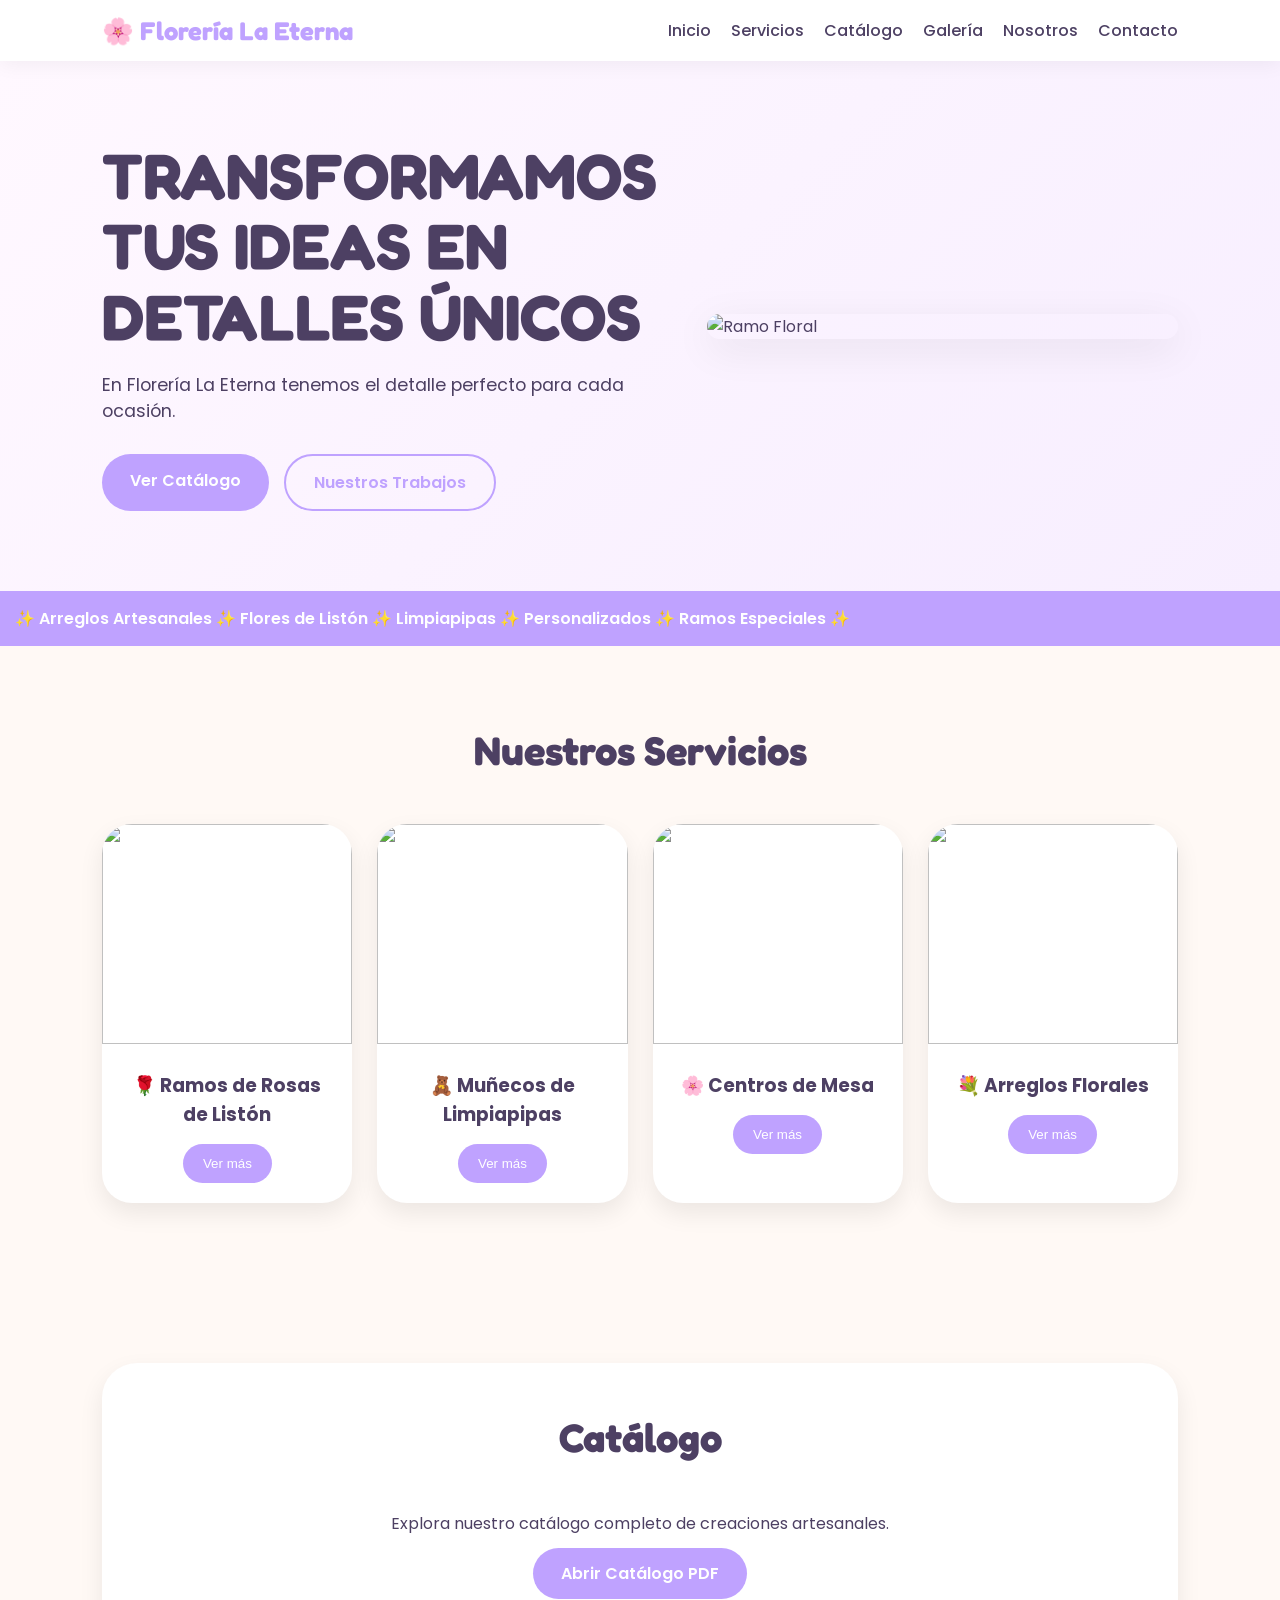
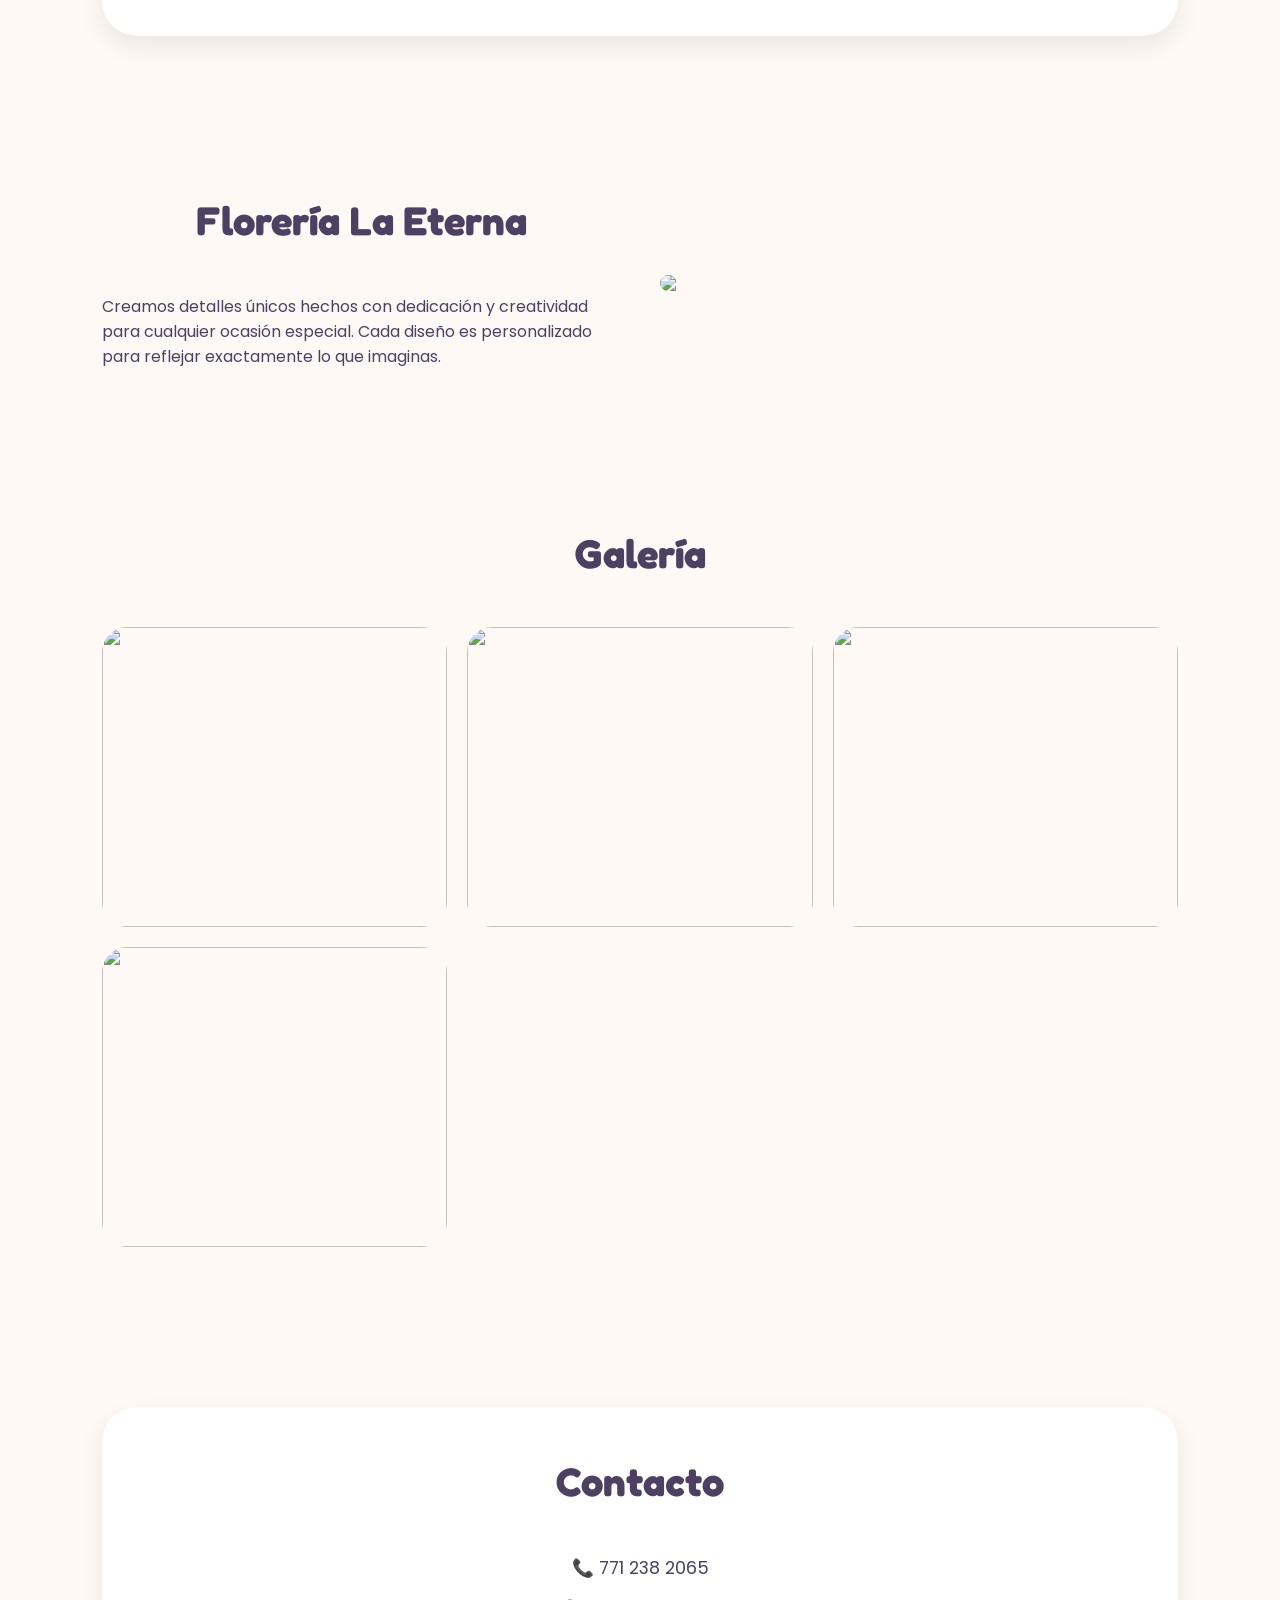
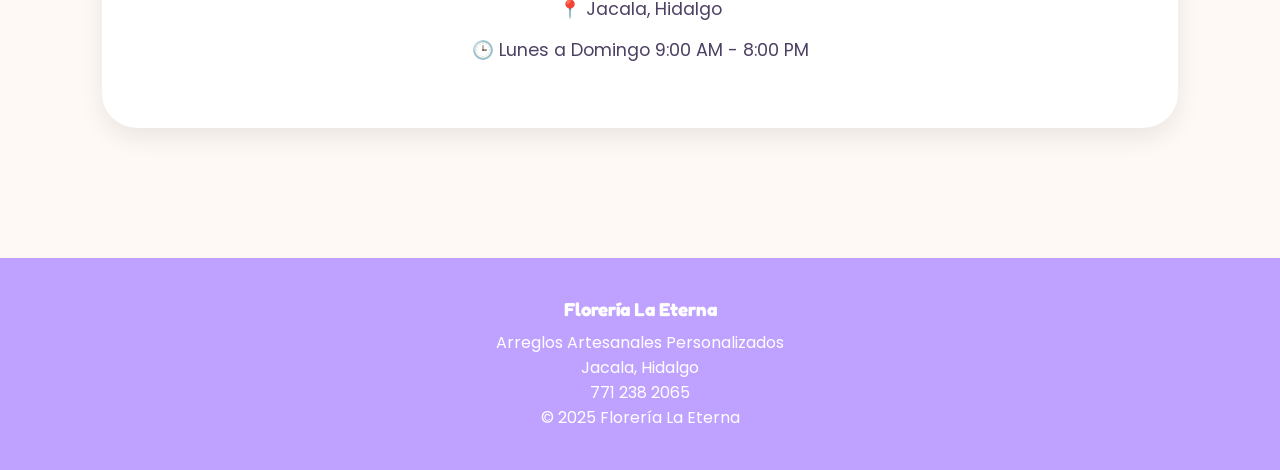
==== index.html @ 4f31cad2 "Rename pagina.html to index.html" ====
<!DOCTYPE html>
<html lang="es">
<head>
<meta charset="UTF-8">
<meta name="viewport" content="width=device-width, initial-scale=1.0">
<title>Florería La Eterna</title>

<link href="https://fonts.googleapis.com/css2?family=Fredoka:wght@400;600;700&family=Poppins:wght@300;400;500;600&display=swap" rel="stylesheet">

<style>

:root{
--lila:#d9c7ff;
--rosa:#ffd6e7;
--lavanda:#bfa2ff;
--crema:#fff9f5;
--texto:#4d4063;
--blanco:#ffffff;
}

*{
margin:0;
padding:0;
box-sizing:border-box;
scroll-behavior:smooth;
}

body{
font-family:'Poppins',sans-serif;
background:var(--crema);
color:var(--texto);
}

header{
position:sticky;
top:0;
z-index:1000;
background:white;
padding:15px 8%;
box-shadow:0 4px 20px rgba(0,0,0,.05);
}

nav{
display:flex;
justify-content:space-between;
align-items:center;
}

.logo{
font-family:'Fredoka',cursive;
font-size:1.6rem;
font-weight:700;
color:var(--lavanda);
}

nav ul{
display:flex;
list-style:none;
gap:20px;
}

nav a{
text-decoration:none;
color:var(--texto);
font-weight:500;
transition:.3s;
}

nav a:hover{
color:var(--lavanda);
}

.hero{
display:grid;
grid-template-columns:1fr 1fr;
align-items:center;
padding:80px 8%;
gap:50px;
background:linear-gradient(135deg,#fff8ff,#f7eeff);
}

.hero h1{
font-family:'Fredoka',cursive;
font-size:4rem;
line-height:1.1;
margin-bottom:20px;
}

.hero p{
font-size:1.1rem;
margin-bottom:30px;
}

.hero-buttons{
display:flex;
gap:15px;
flex-wrap:wrap;
}

.btn{
background:var(--lavanda);
color:white;
padding:14px 28px;
border-radius:50px;
text-decoration:none;
font-weight:600;
transition:.3s;
}

.btn:hover{
transform:translateY(-3px);
}

.btn-outline{
border:2px solid var(--lavanda);
color:var(--lavanda);
padding:14px 28px;
border-radius:50px;
text-decoration:none;
font-weight:600;
}

.hero img{
width:100%;
border-radius:35px;
box-shadow:0 10px 40px rgba(0,0,0,.08);
}

.marquee{
background:var(--lavanda);
color:white;
padding:15px;
overflow:hidden;
white-space:nowrap;
font-weight:600;
}

section{
padding:80px 8%;
}

.section-title{
text-align:center;
font-family:'Fredoka',cursive;
font-size:2.5rem;
margin-bottom:50px;
}

.cards{
display:grid;
grid-template-columns:repeat(auto-fit,minmax(250px,1fr));
gap:25px;
}

.card{
background:white;
border-radius:30px;
overflow:hidden;
box-shadow:0 10px 25px rgba(0,0,0,.08);
transition:.3s;
}

.card:hover{
transform:translateY(-8px);
}

.card img{
width:100%;
height:220px;
object-fit:cover;
}

.card-content{
padding:20px;
text-align:center;
}

.card h3{
margin-bottom:15px;
}

.card button{
background:var(--lavanda);
border:none;
padding:12px 20px;
color:white;
border-radius:30px;
cursor:pointer;
}

.catalogo{
background:white;
border-radius:35px;
padding:50px;
text-align:center;
box-shadow:0 10px 25px rgba(0,0,0,.08);
}

.galeria{
display:grid;
grid-template-columns:repeat(auto-fit,minmax(280px,1fr));
gap:20px;
}

.galeria img{
width:100%;
height:300px;
object-fit:cover;
border-radius:25px;
}

.about{
display:grid;
grid-template-columns:1fr 1fr;
gap:40px;
align-items:center;
}

.about img{
width:100%;
border-radius:30px;
}

.contacto{
background:white;
border-radius:35px;
padding:50px;
text-align:center;
box-shadow:0 10px 25px rgba(0,0,0,.08);
}

.contacto p{
margin:15px 0;
font-size:1.1rem;
}

footer{
background:var(--lavanda);
color:white;
padding:40px;
text-align:center;
margin-top:50px;
}

footer h3{
margin-bottom:10px;
font-family:'Fredoka',cursive;
}

@media(max-width:768px){

.hero,
.about{
grid-template-columns:1fr;
}

.hero h1{
font-size:2.5rem;
}

nav{
flex-direction:column;
gap:15px;
}

nav ul{
flex-wrap:wrap;
justify-content:center;
}

}

</style>
</head>

<body>

<header>
<nav>
<div class="logo">🌸 Florería La Eterna</div>

<ul>
<li><a href="#inicio">Inicio</a></li>
<li><a href="#servicios">Servicios</a></li>
<li><a href="#catalogo">Catálogo</a></li>
<li><a href="#galeria">Galería</a></li>
<li><a href="#nosotros">Nosotros</a></li>
<li><a href="#contacto">Contacto</a></li>
</ul>
</nav>
</header>

<section class="hero" id="inicio">

<div>
<h1>TRANSFORMAMOS TUS IDEAS EN DETALLES ÚNICOS</h1>

<p>
En Florería La Eterna tenemos el detalle perfecto para cada ocasión.
</p>

<div class="hero-buttons">
<a href="#catalogo" class="btn">Ver Catálogo</a>
<a href="#galeria" class="btn-outline">Nuestros Trabajos</a>
</div>
</div>

<img src="https://images.unsplash.com/photo-1561181286-d3fee7d55364?q=80&w=1200" alt="Ramo Floral">

</section>

<div class="marquee">
✨ Arreglos Artesanales ✨ Flores de Listón ✨ Limpiapipas ✨ Personalizados ✨ Ramos Especiales ✨
</div>

<section id="servicios">

<h2 class="section-title">Nuestros Servicios</h2>

<div class="cards">

<div class="card">
<img src="https://images.unsplash.com/photo-1563241527-3004b7be0ffd?q=80&w=1200">
<div class="card-content">
<h3>🌹 Ramos de Rosas de Listón</h3>
<button>Ver más</button>
</div>
</div>

<div class="card">
<img src="https://images.unsplash.com/photo-1518895949257-7621c3c786d7?q=80&w=1200">
<div class="card-content">
<h3>🧸 Muñecos de Limpiapipas</h3>
<button>Ver más</button>
</div>
</div>

<div class="card">
<img src="https://images.unsplash.com/photo-1526045478516-99145907023c?q=80&w=1200">
<div class="card-content">
<h3>🌸 Centros de Mesa</h3>
<button>Ver más</button>
</div>
</div>

<div class="card">
<img src="https://images.unsplash.com/photo-1468327768560-75b778cbb551?q=80&w=1200">
<div class="card-content">
<h3>💐 Arreglos Florales</h3>
<button>Ver más</button>
</div>
</div>

</div>

</section>

<section id="catalogo">

<div class="catalogo">

<h2 class="section-title">Catálogo</h2>

<p>
Explora nuestro catálogo completo de creaciones artesanales.
</p>

<br>

<a href="catalogo.pdf" class="btn">
Abrir Catálogo PDF
</a>

</div>

</section>

<section id="nosotros">

<div class="about">

<div>
<h2 class="section-title">Florería La Eterna</h2>

<p>
Creamos detalles únicos hechos con dedicación y creatividad para cualquier ocasión especial. Cada diseño es personalizado para reflejar exactamente lo que imaginas.
</p>
</div>

<img src="https://images.unsplash.com/photo-1455656678494-4d1b5f3e7ad1?q=80&w=1200">

</div>

</section>

<section id="galeria">

<h2 class="section-title">Galería</h2>

<div class="galeria">

<img src="https://images.unsplash.com/photo-1520763185298-1b434c919102?q=80&w=1200">
<img src="https://images.unsplash.com/photo-1464207687429-7505649dae38?q=80&w=1200">
<img src="https://images.unsplash.com/photo-1455656678494-4d1b5f3e7ad1?q=80&w=1200">
<img src="https://images.unsplash.com/photo-1468327768560-75b778cbb551?q=80&w=1200">

</div>

</section>

<section id="contacto">

<div class="contacto">

<h2 class="section-title">Contacto</h2>

<p>📞 771 238 2065</p>
<p>📍 Jacala, Hidalgo</p>
<p>🕒 Lunes a Domingo 9:00 AM - 8:00 PM</p>

</div>

</section>

<footer>

<h3>Florería La Eterna</h3>

<p>Arreglos Artesanales Personalizados</p>

<p>Jacala, Hidalgo</p>

<p>771 238 2065</p>

<p>© 2025 Florería La Eterna</p>

</footer>

</body>
</html>
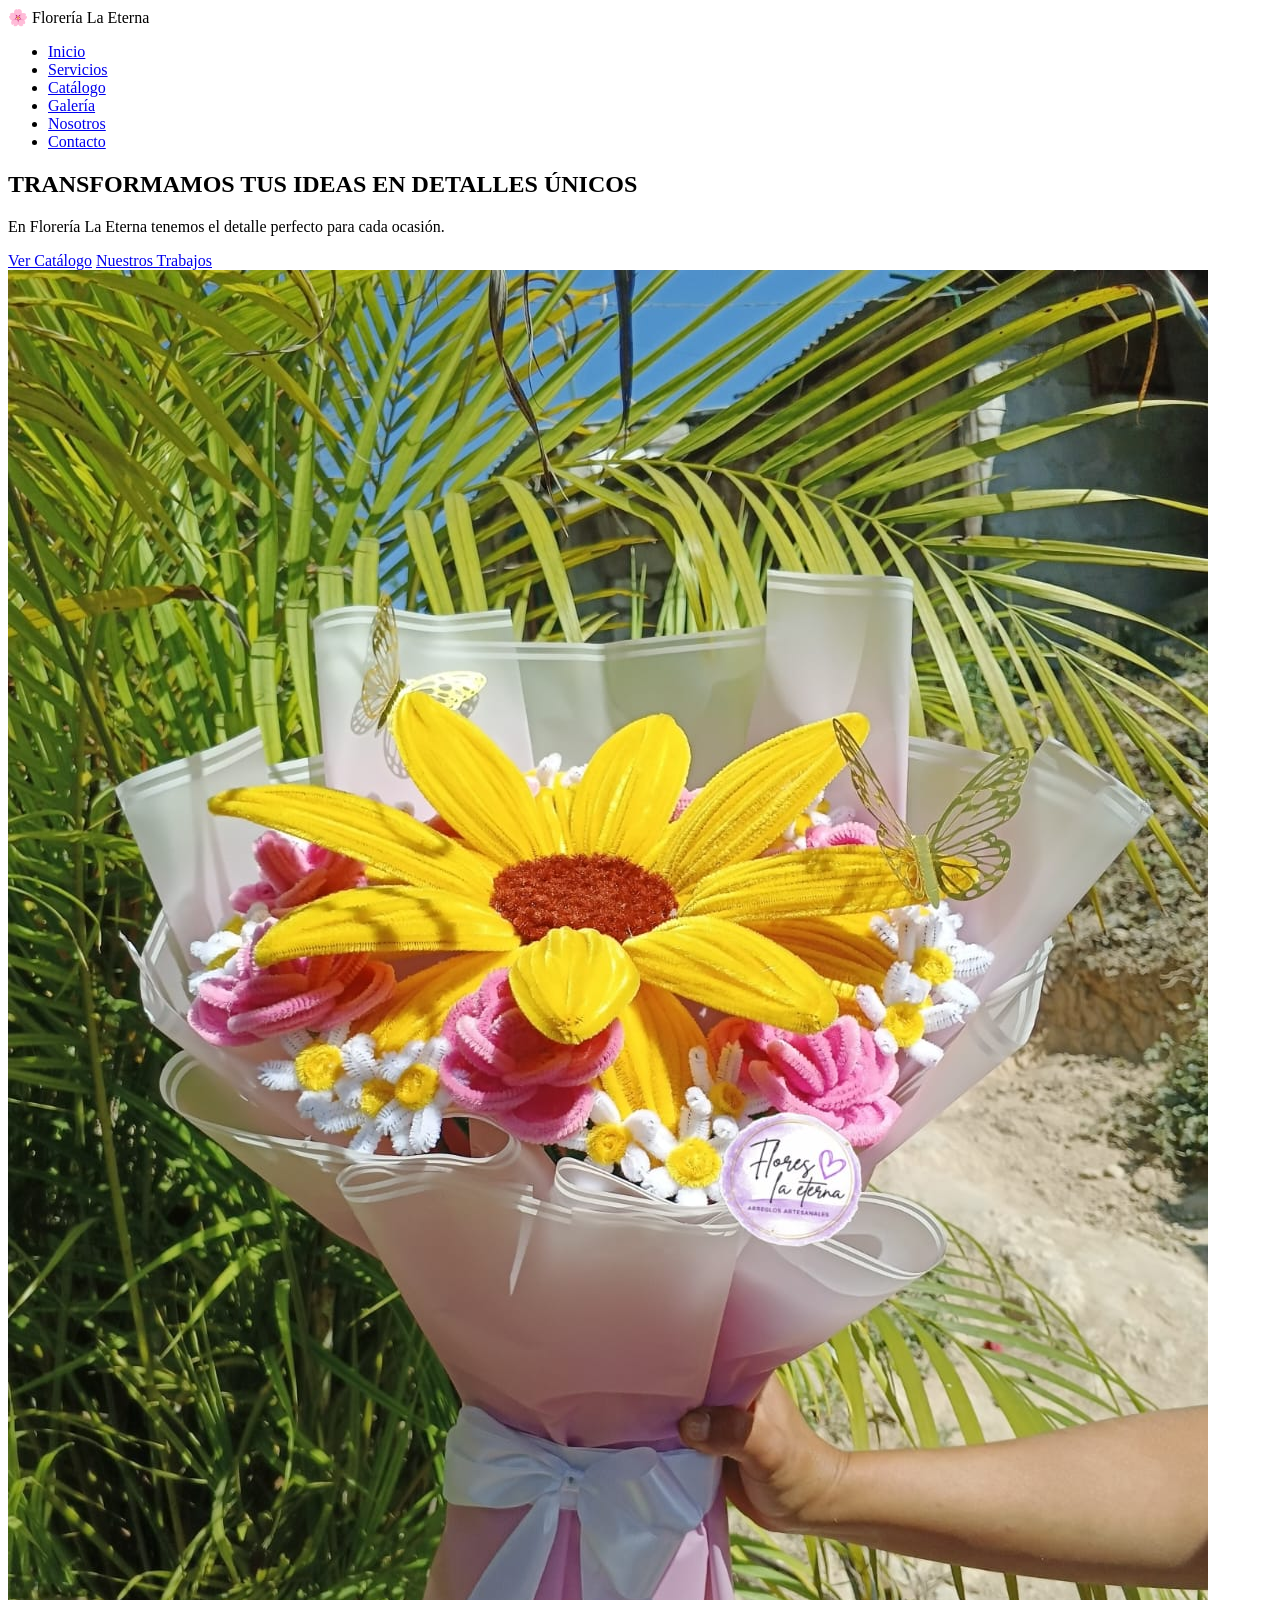
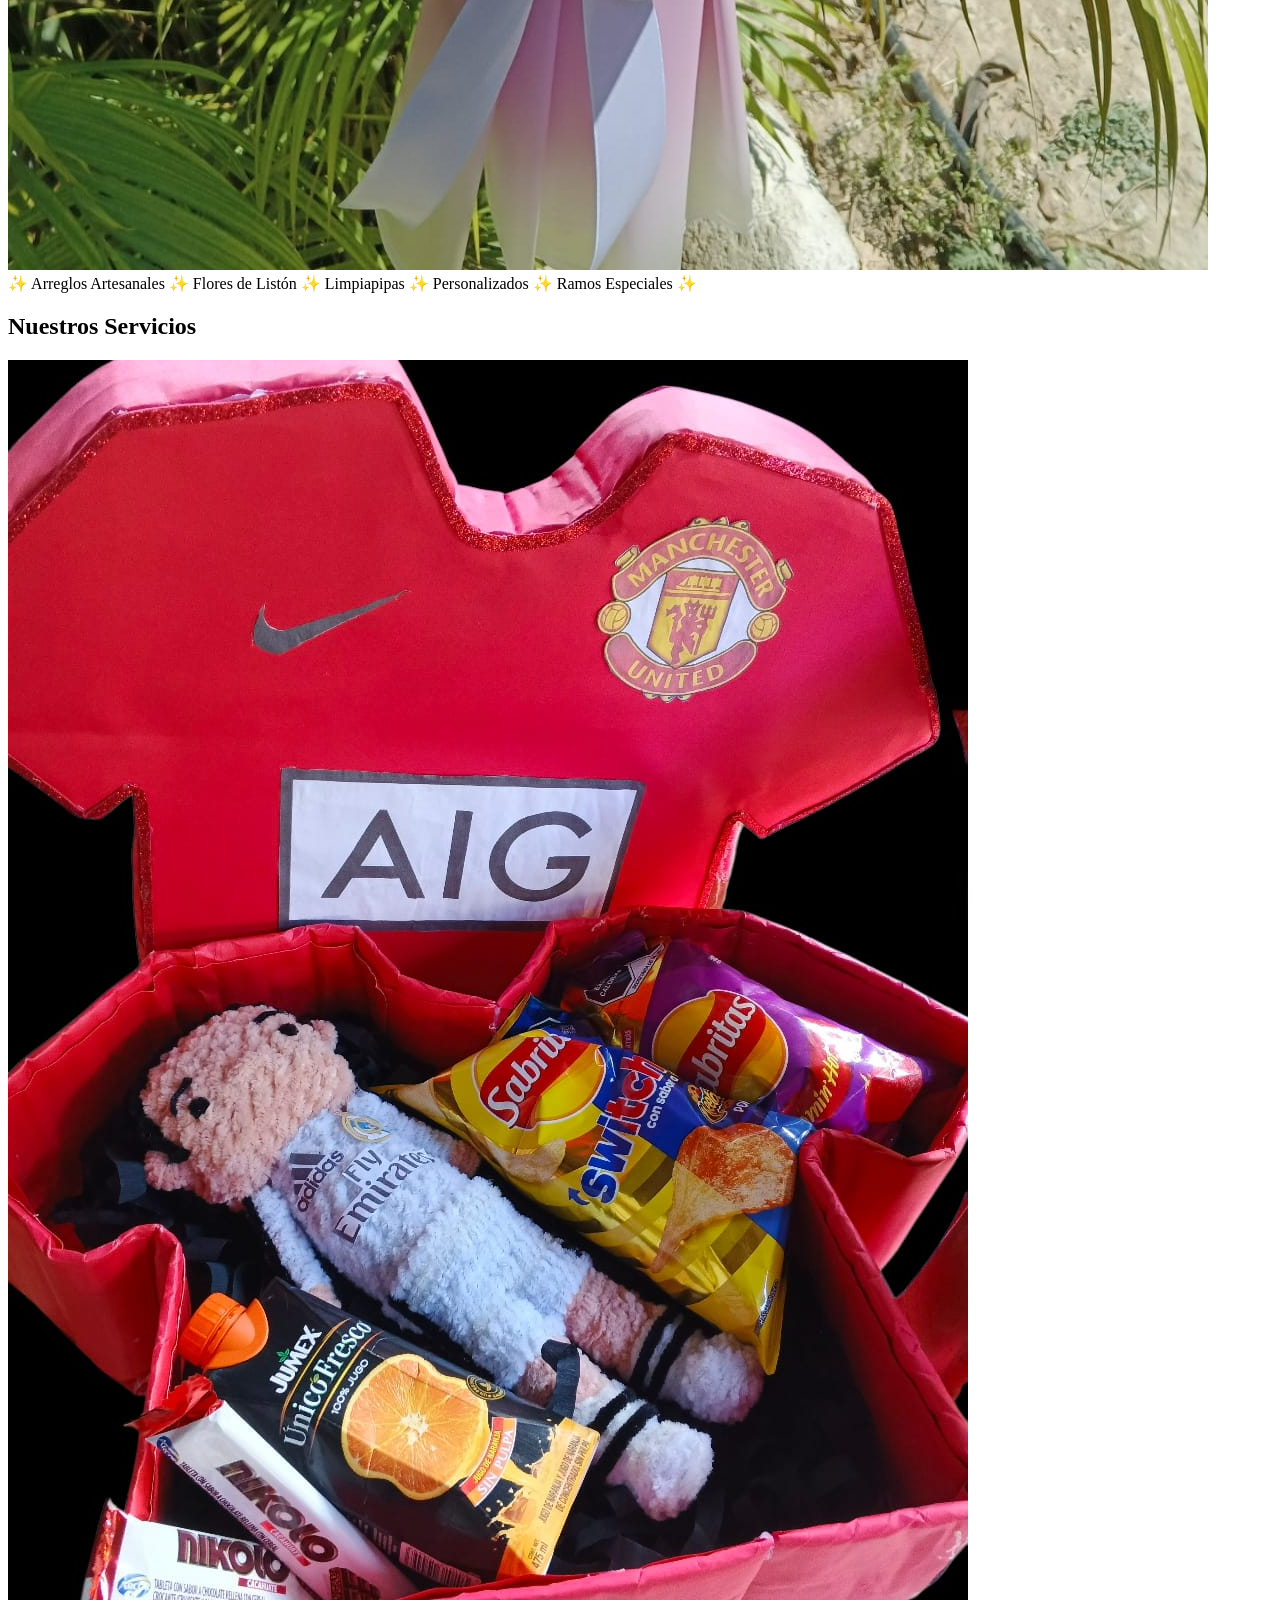
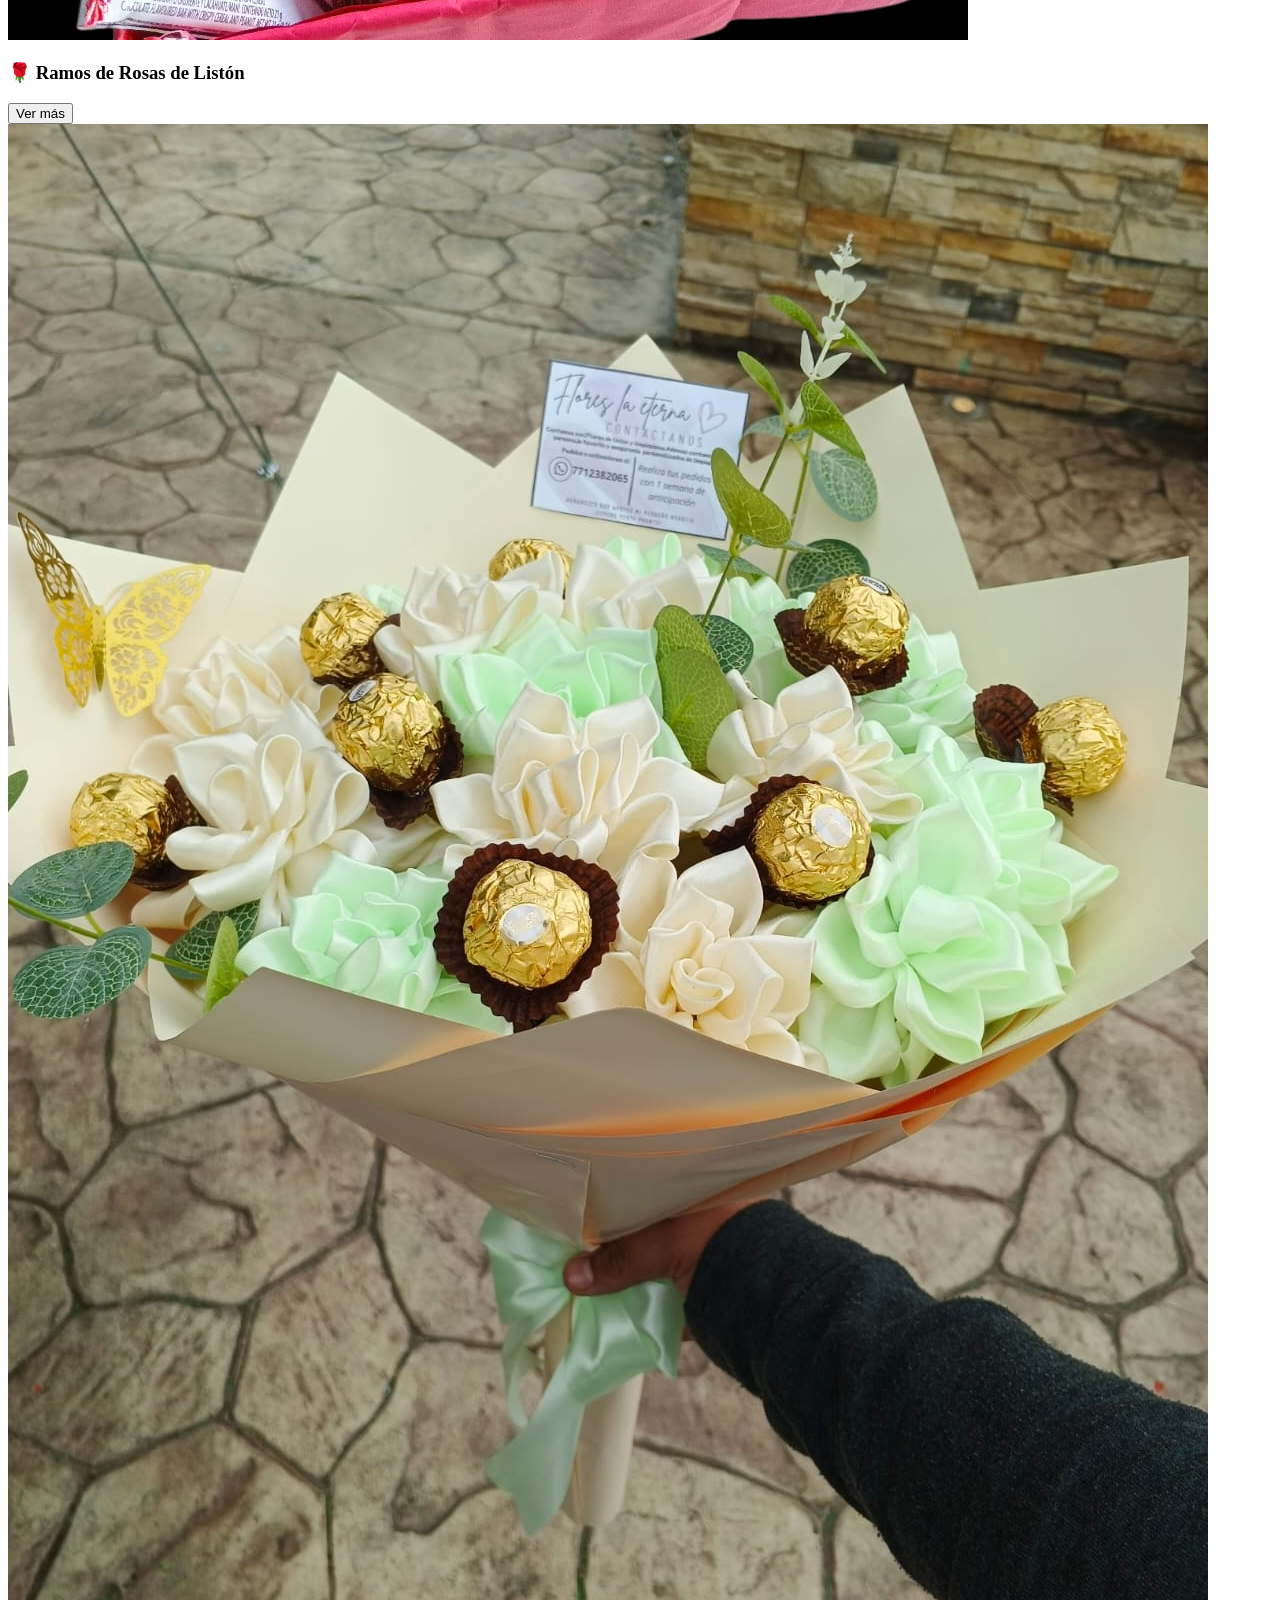
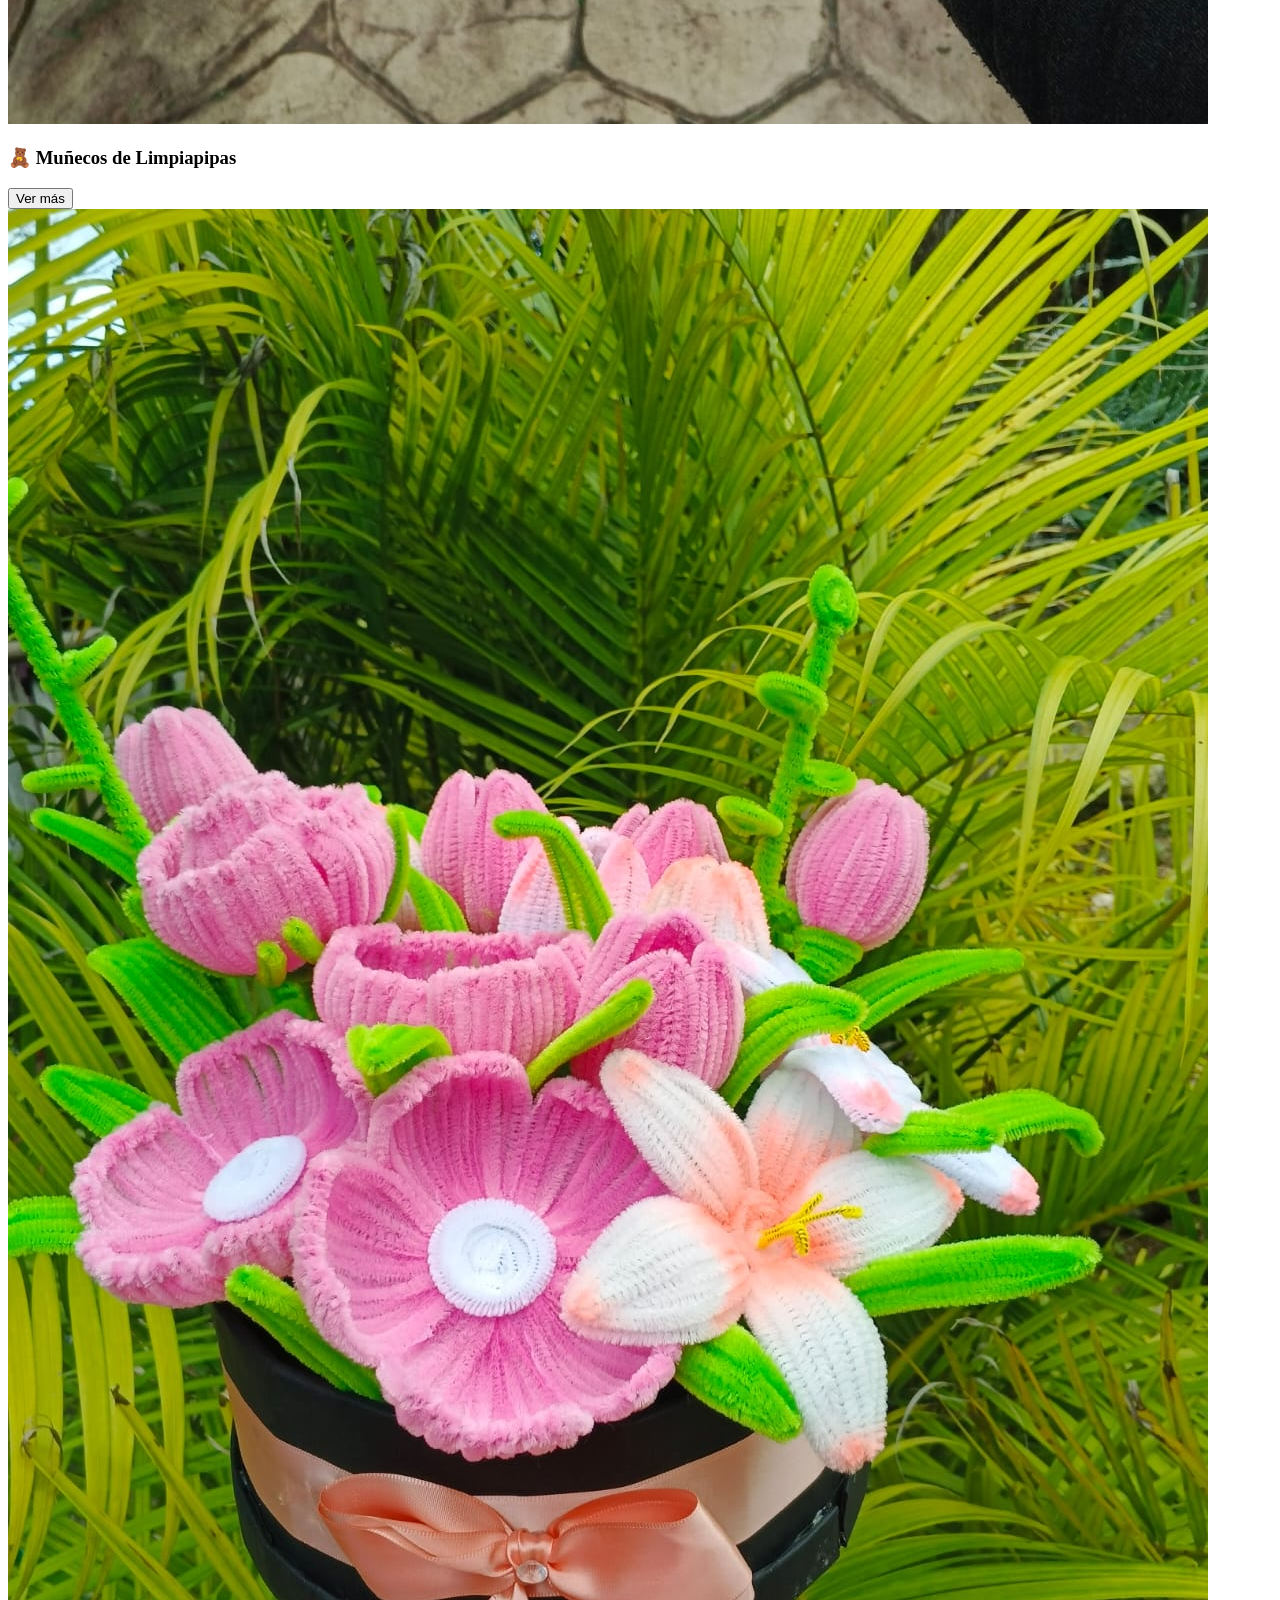
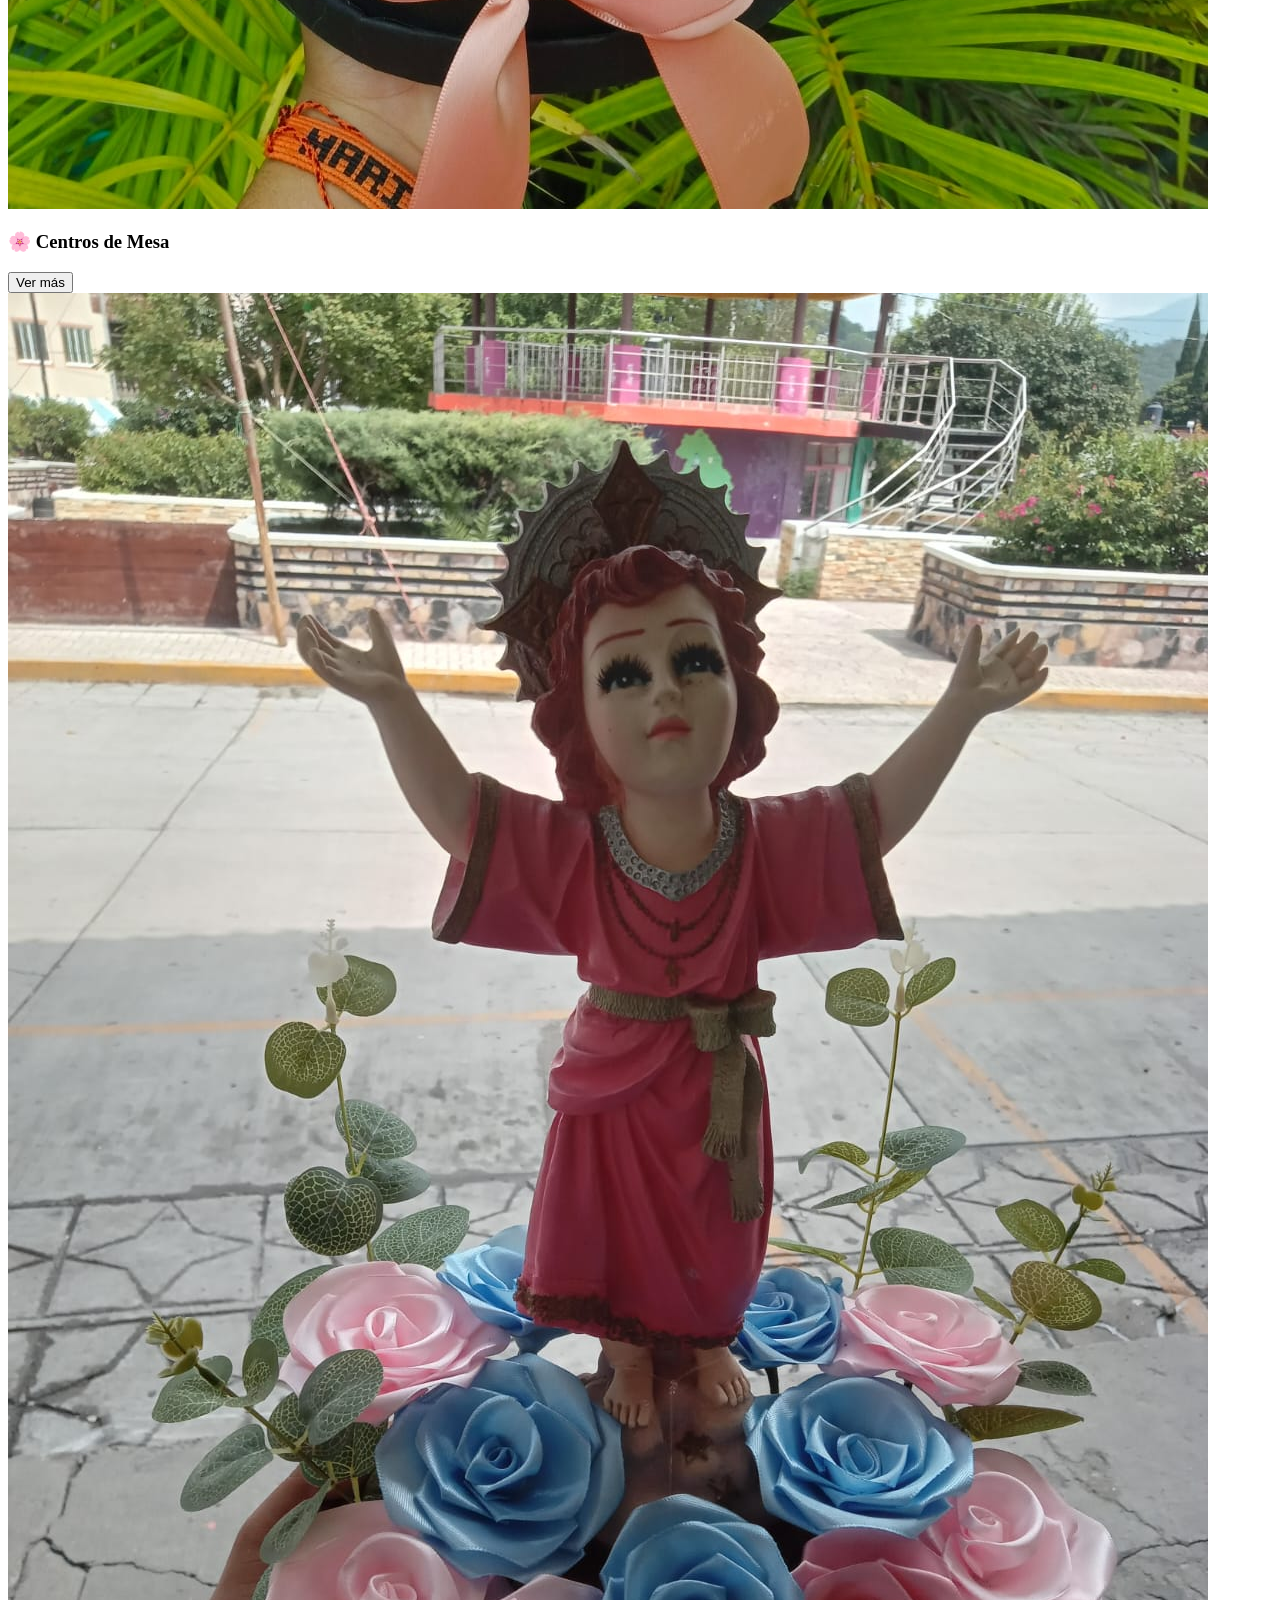
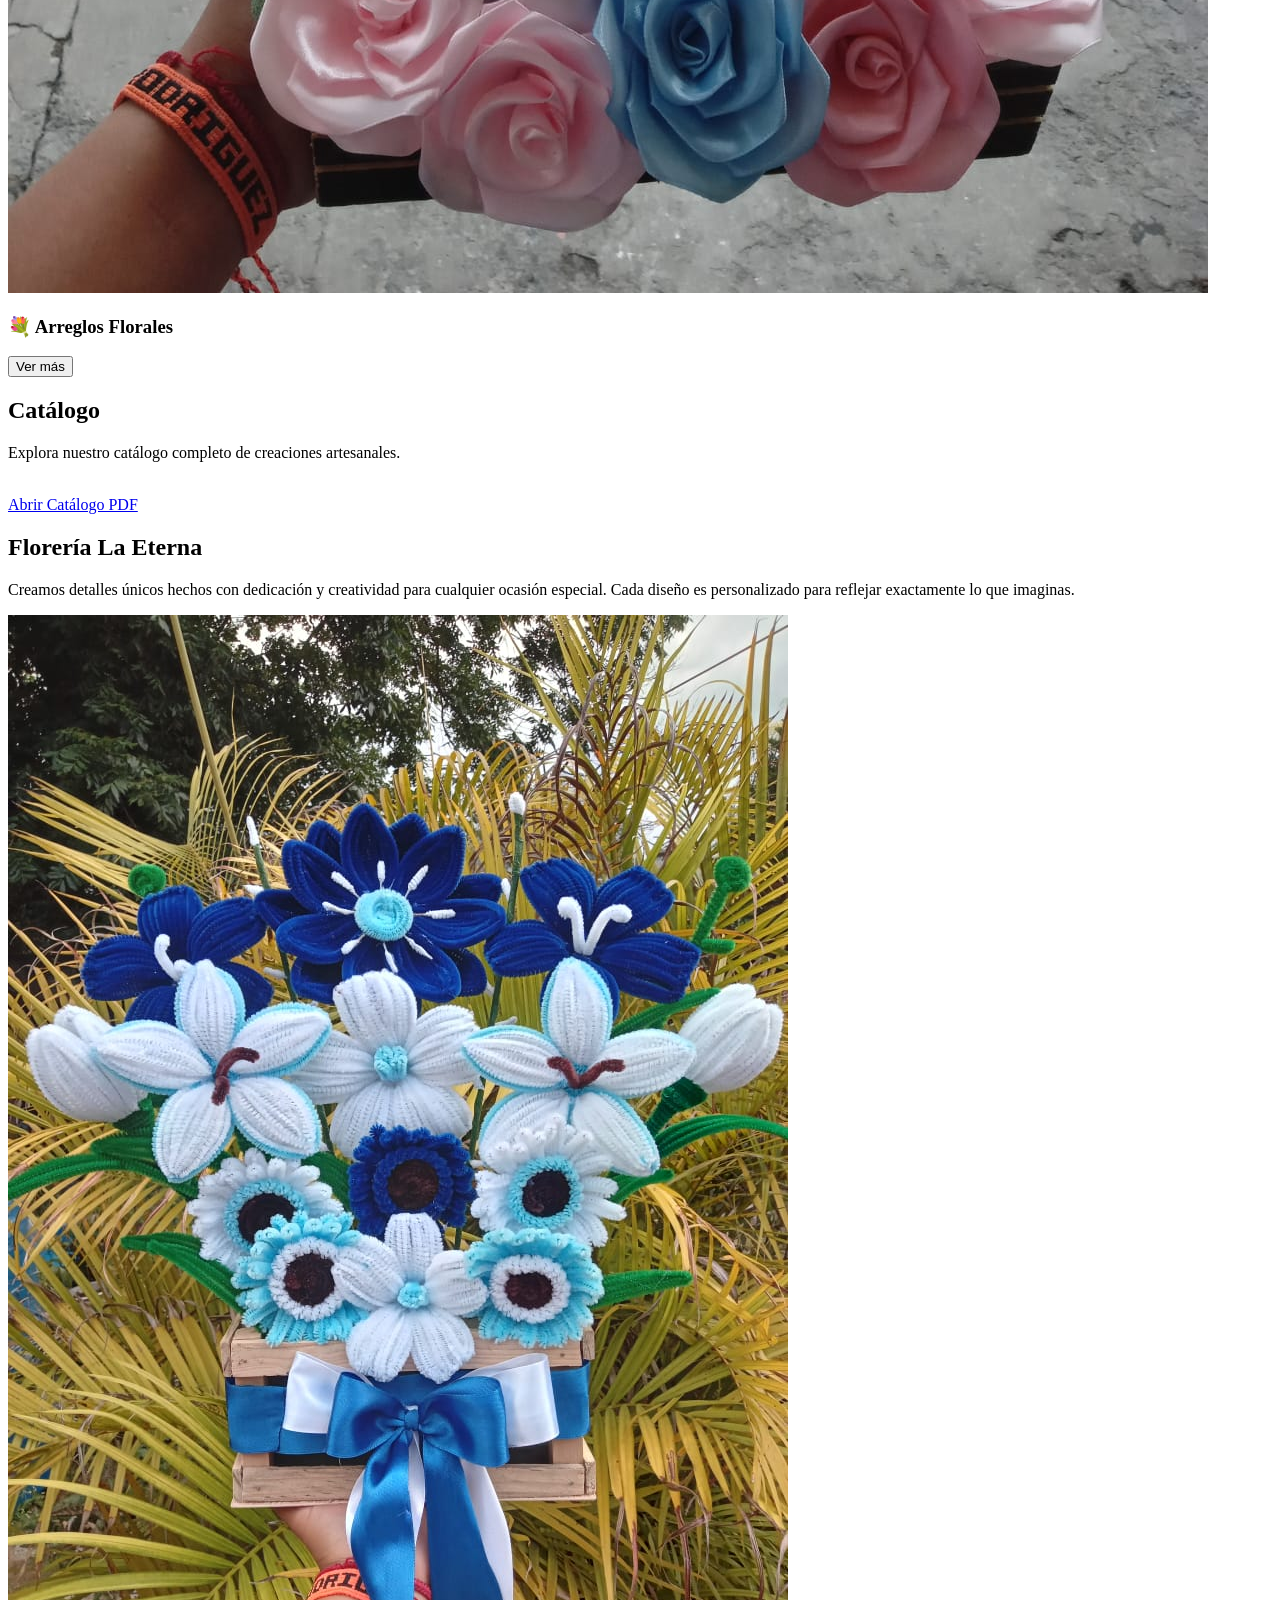
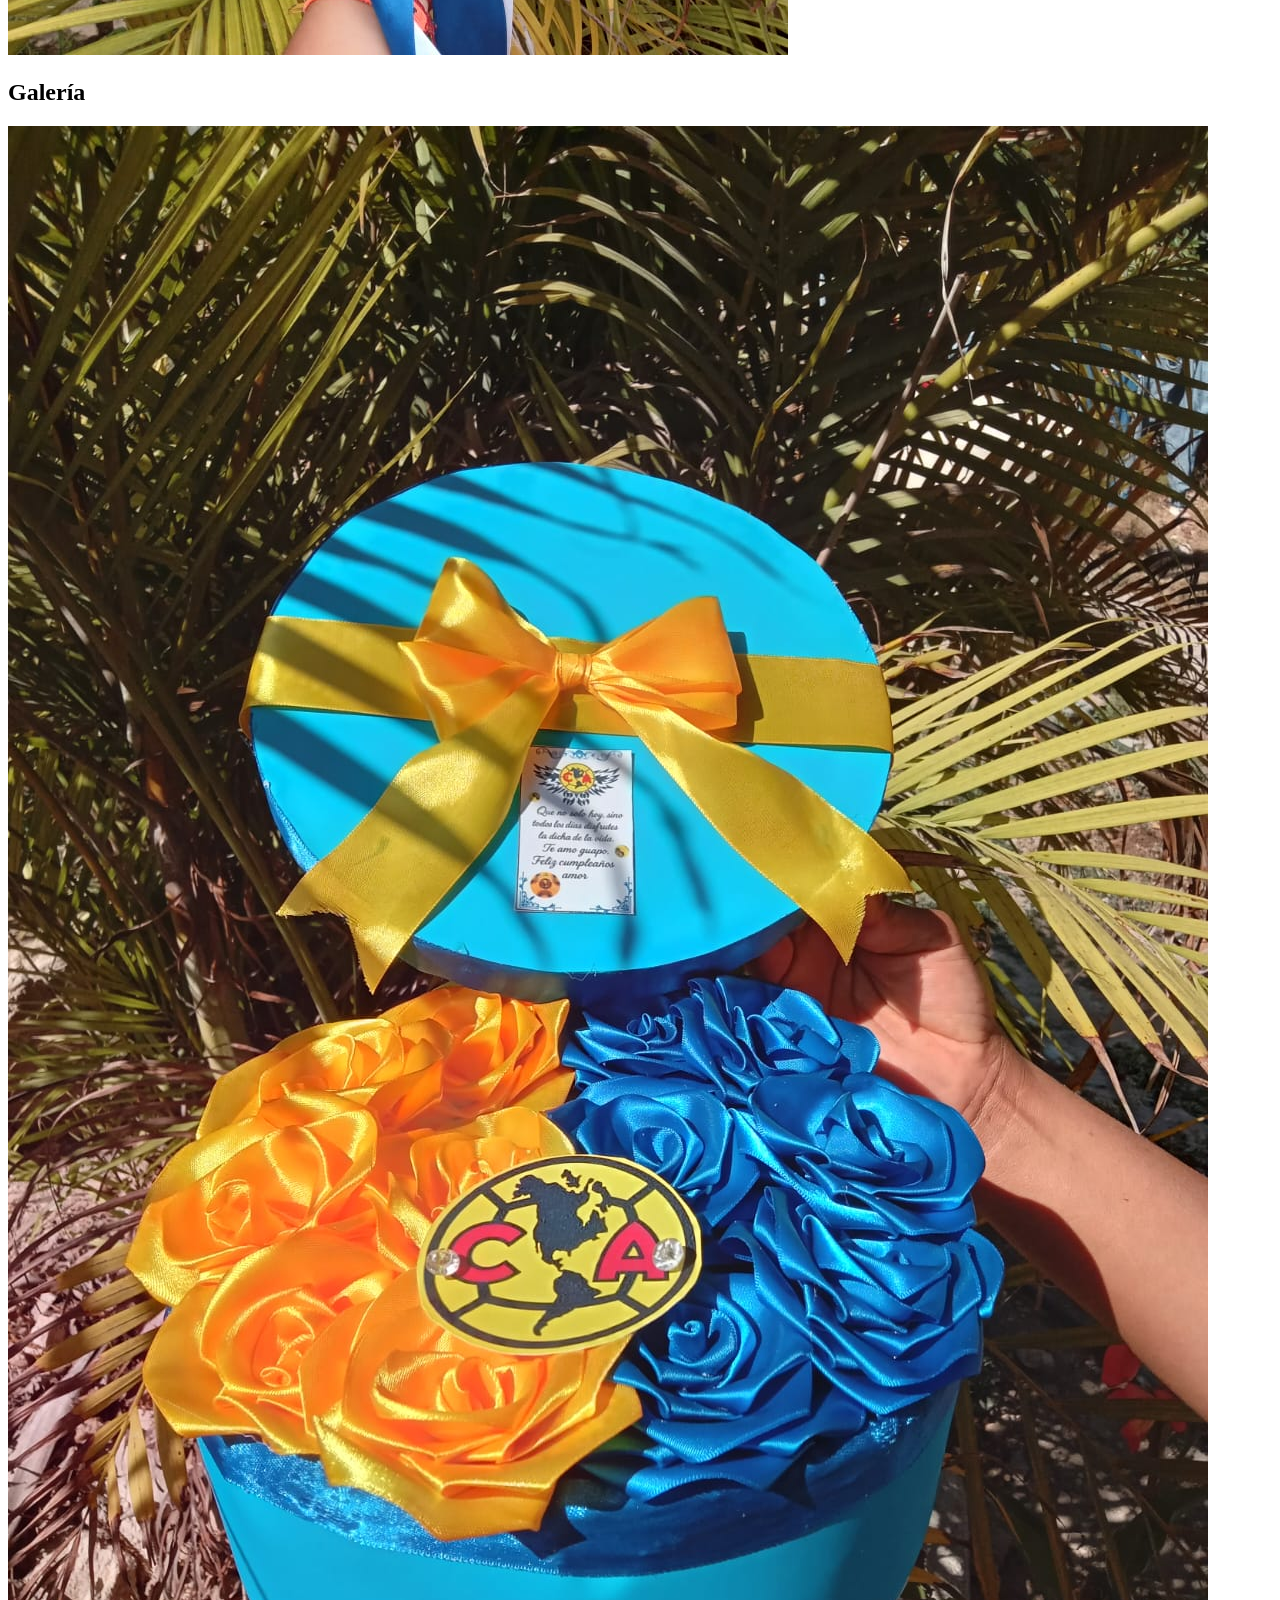
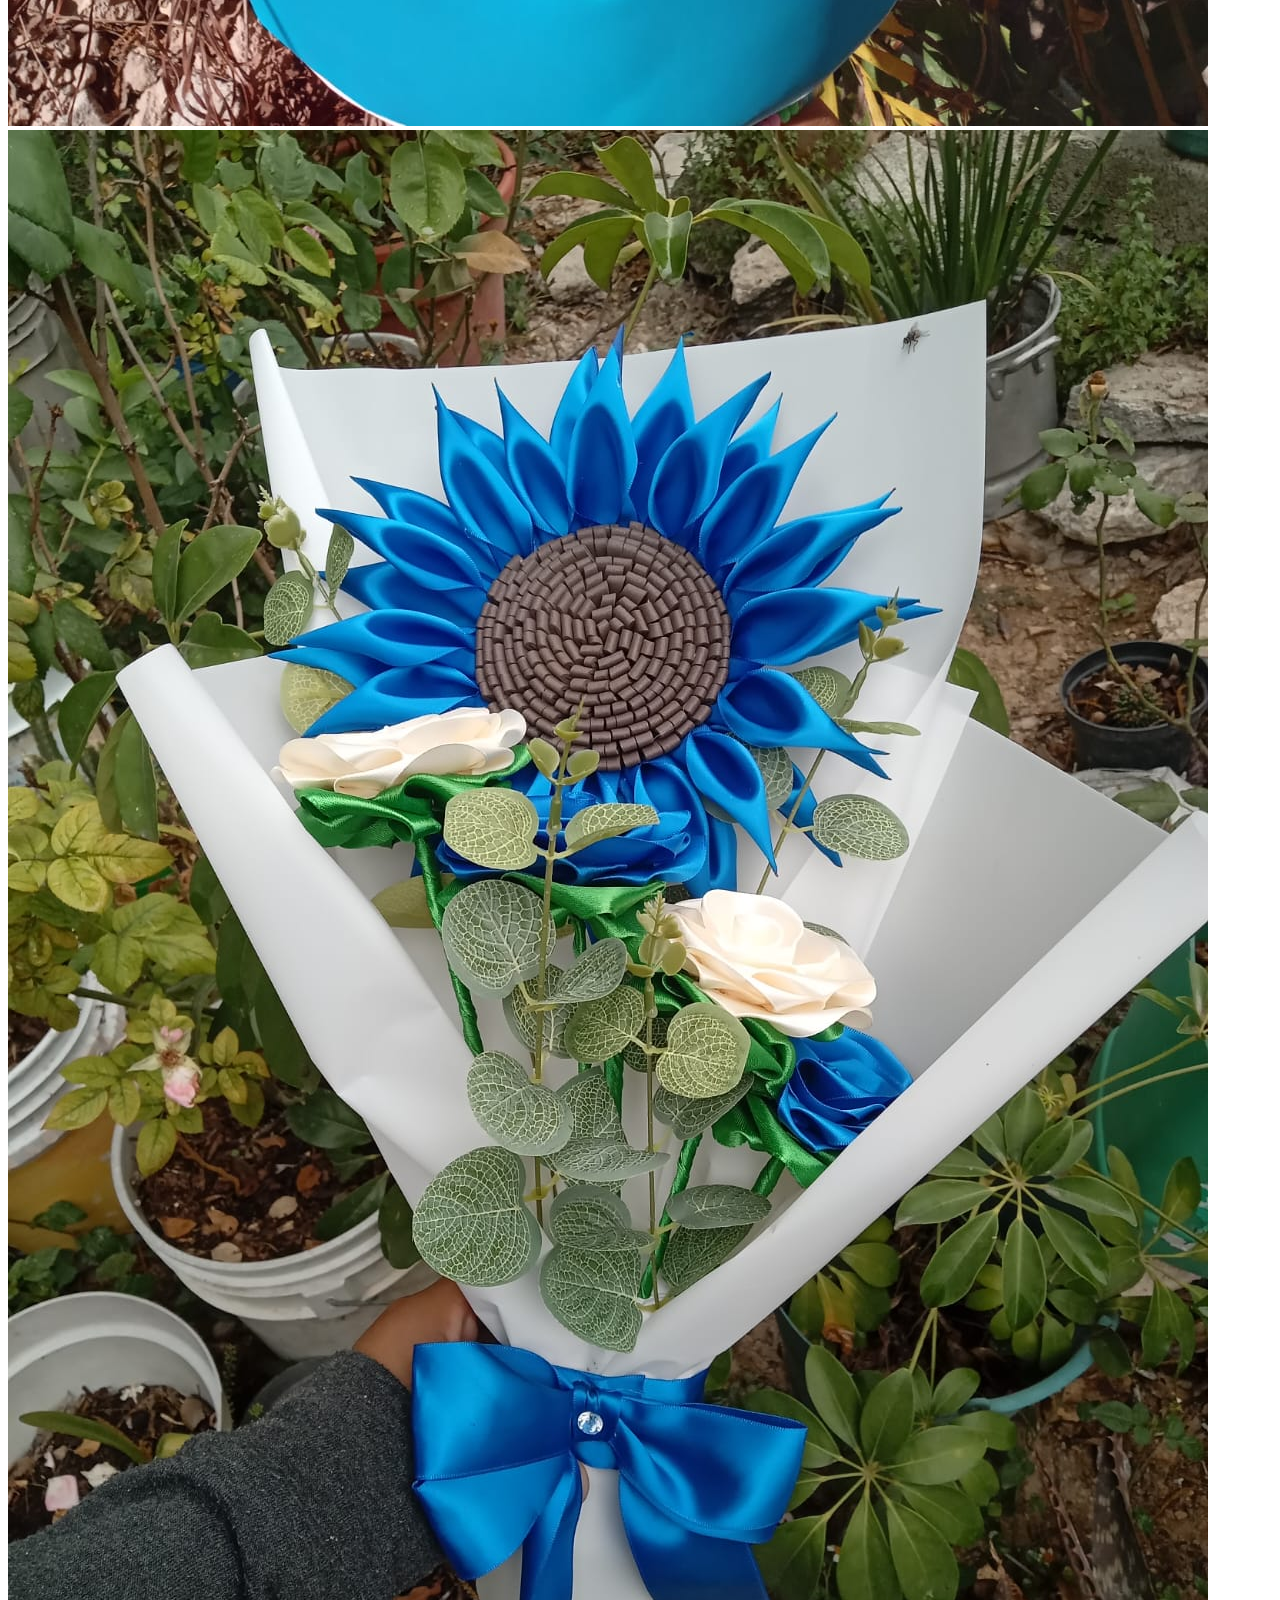
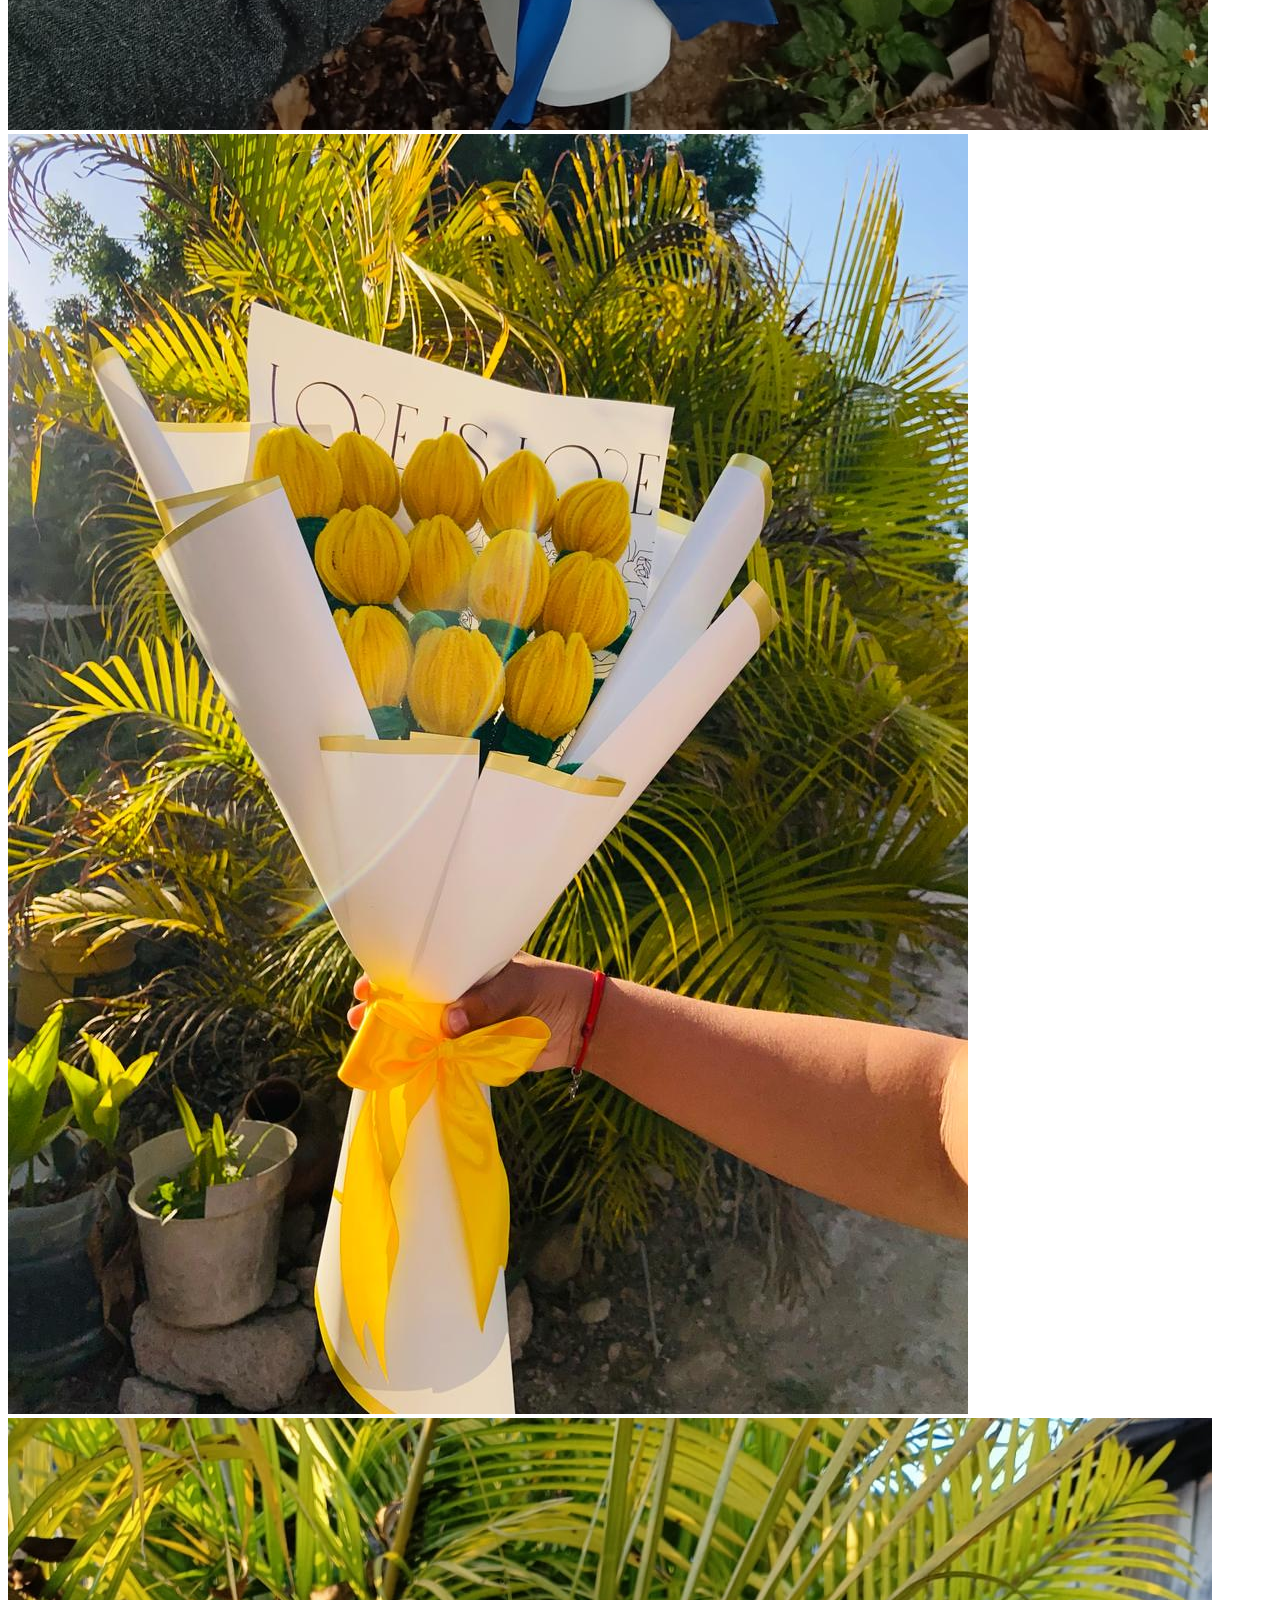
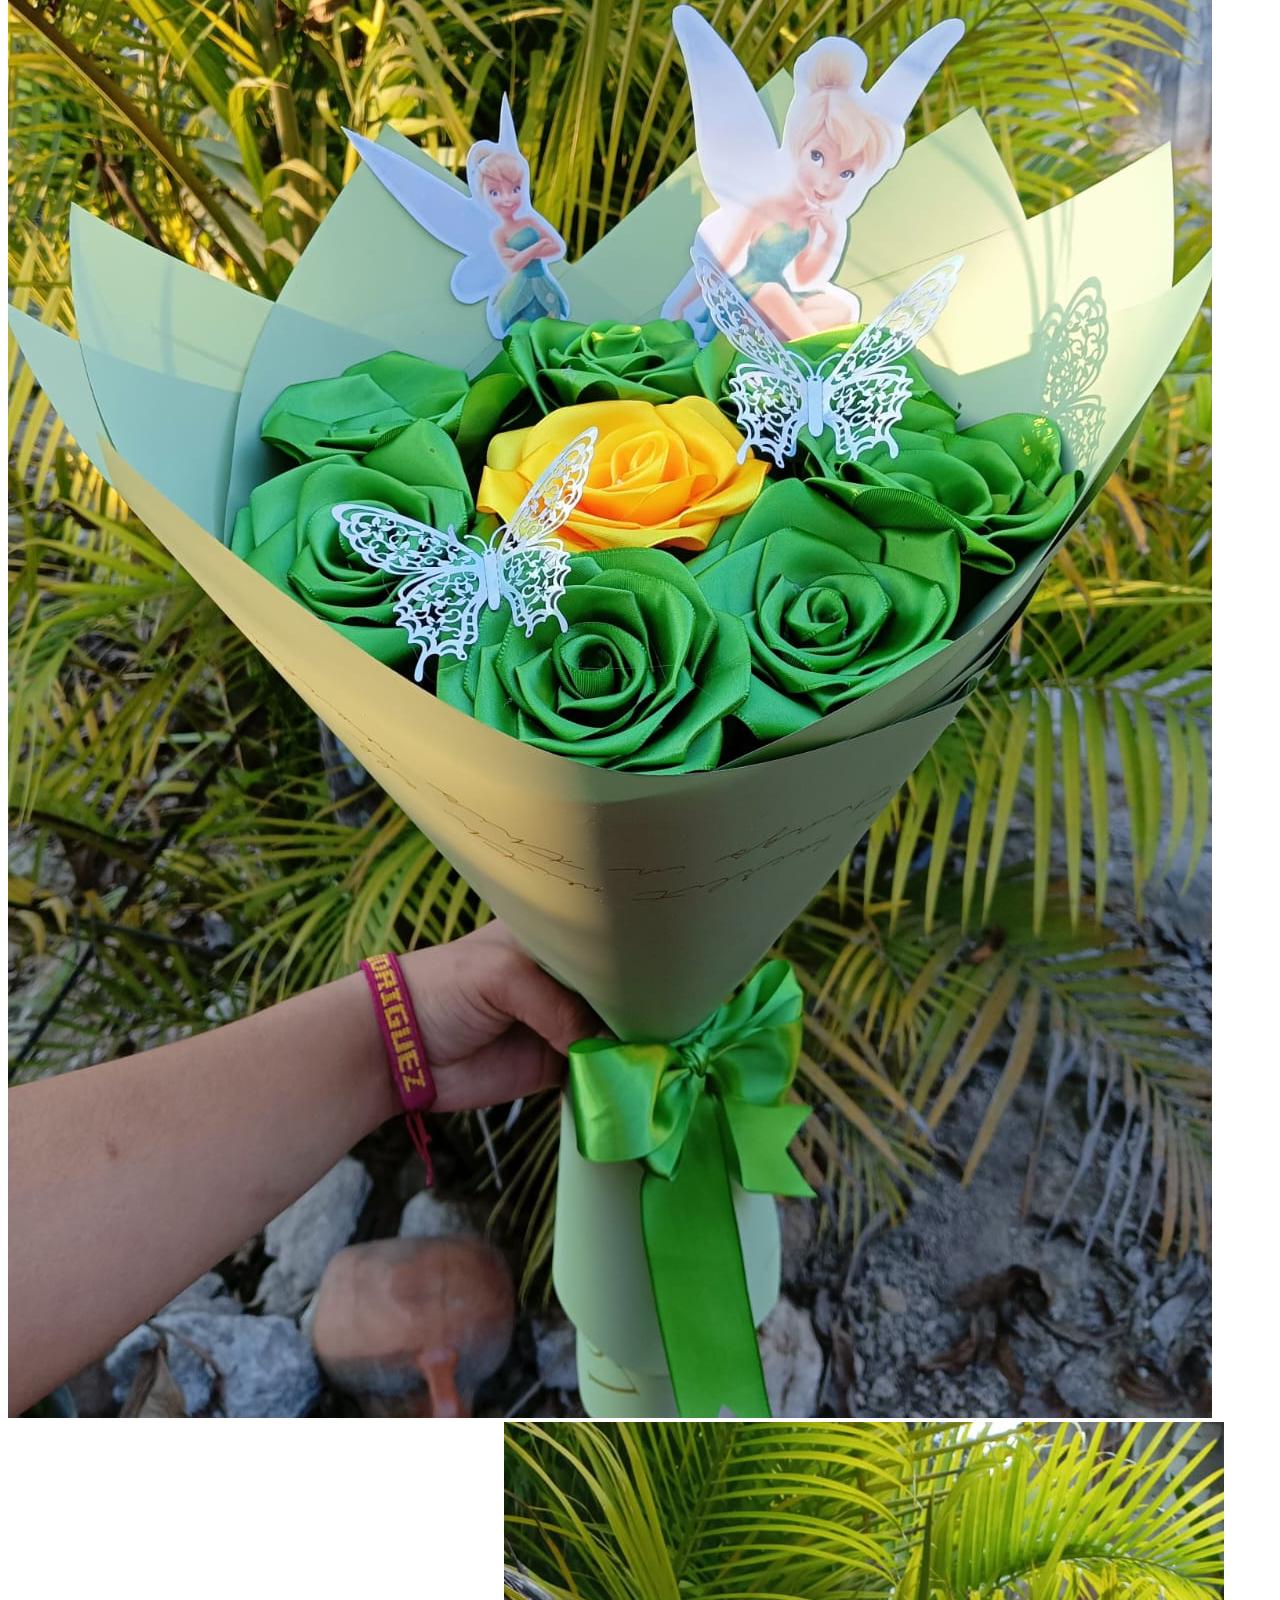
==== commit e63a873f: "index.html" ====
--- a/index.html
+++ b/index.html
@@ -1,440 +1,138 @@
 <!DOCTYPE html>
 <html lang="es">
 <head>
-<meta charset="UTF-8">
-<meta name="viewport" content="width=device-width, initial-scale=1.0">
-<title>Florería La Eterna</title>
-
-<link href="https://fonts.googleapis.com/css2?family=Fredoka:wght@400;600;700&family=Poppins:wght@300;400;500;600&display=swap" rel="stylesheet">
-
-<style>
-
-:root{
---lila:#d9c7ff;
---rosa:#ffd6e7;
---lavanda:#bfa2ff;
---crema:#fff9f5;
---texto:#4d4063;
---blanco:#ffffff;
-}
-
-*{
-margin:0;
-padding:0;
-box-sizing:border-box;
-scroll-behavior:smooth;
-}
-
-body{
-font-family:'Poppins',sans-serif;
-background:var(--crema);
-color:var(--texto);
-}
-
-header{
-position:sticky;
-top:0;
-z-index:1000;
-background:white;
-padding:15px 8%;
-box-shadow:0 4px 20px rgba(0,0,0,.05);
-}
-
-nav{
-display:flex;
-justify-content:space-between;
-align-items:center;
-}
-
-.logo{
-font-family:'Fredoka',cursive;
-font-size:1.6rem;
-font-weight:700;
-color:var(--lavanda);
-}
-
-nav ul{
-display:flex;
-list-style:none;
-gap:20px;
-}
-
-nav a{
-text-decoration:none;
-color:var(--texto);
-font-weight:500;
-transition:.3s;
-}
-
-nav a:hover{
-color:var(--lavanda);
-}
-
-.hero{
-display:grid;
-grid-template-columns:1fr 1fr;
-align-items:center;
-padding:80px 8%;
-gap:50px;
-background:linear-gradient(135deg,#fff8ff,#f7eeff);
-}
-
-.hero h1{
-font-family:'Fredoka',cursive;
-font-size:4rem;
-line-height:1.1;
-margin-bottom:20px;
-}
-
-.hero p{
-font-size:1.1rem;
-margin-bottom:30px;
-}
-
-.hero-buttons{
-display:flex;
-gap:15px;
-flex-wrap:wrap;
-}
-
-.btn{
-background:var(--lavanda);
-color:white;
-padding:14px 28px;
-border-radius:50px;
-text-decoration:none;
-font-weight:600;
-transition:.3s;
-}
-
-.btn:hover{
-transform:translateY(-3px);
-}
-
-.btn-outline{
-border:2px solid var(--lavanda);
-color:var(--lavanda);
-padding:14px 28px;
-border-radius:50px;
-text-decoration:none;
-font-weight:600;
-}
-
-.hero img{
-width:100%;
-border-radius:35px;
-box-shadow:0 10px 40px rgba(0,0,0,.08);
-}
-
-.marquee{
-background:var(--lavanda);
-color:white;
-padding:15px;
-overflow:hidden;
-white-space:nowrap;
-font-weight:600;
-}
-
-section{
-padding:80px 8%;
-}
-
-.section-title{
-text-align:center;
-font-family:'Fredoka',cursive;
-font-size:2.5rem;
-margin-bottom:50px;
-}
-
-.cards{
-display:grid;
-grid-template-columns:repeat(auto-fit,minmax(250px,1fr));
-gap:25px;
-}
-
-.card{
-background:white;
-border-radius:30px;
-overflow:hidden;
-box-shadow:0 10px 25px rgba(0,0,0,.08);
-transition:.3s;
-}
-
-.card:hover{
-transform:translateY(-8px);
-}
-
-.card img{
-width:100%;
-height:220px;
-object-fit:cover;
-}
-
-.card-content{
-padding:20px;
-text-align:center;
-}
-
-.card h3{
-margin-bottom:15px;
-}
-
-.card button{
-background:var(--lavanda);
-border:none;
-padding:12px 20px;
-color:white;
-border-radius:30px;
-cursor:pointer;
-}
-
-.catalogo{
-background:white;
-border-radius:35px;
-padding:50px;
-text-align:center;
-box-shadow:0 10px 25px rgba(0,0,0,.08);
-}
-
-.galeria{
-display:grid;
-grid-template-columns:repeat(auto-fit,minmax(280px,1fr));
-gap:20px;
-}
-
-.galeria img{
-width:100%;
-height:300px;
-object-fit:cover;
-border-radius:25px;
-}
-
-.about{
-display:grid;
-grid-template-columns:1fr 1fr;
-gap:40px;
-align-items:center;
-}
-
-.about img{
-width:100%;
-border-radius:30px;
-}
-
-.contacto{
-background:white;
-border-radius:35px;
-padding:50px;
-text-align:center;
-box-shadow:0 10px 25px rgba(0,0,0,.08);
-}
-
-.contacto p{
-margin:15px 0;
-font-size:1.1rem;
-}
-
-footer{
-background:var(--lavanda);
-color:white;
-padding:40px;
-text-align:center;
-margin-top:50px;
-}
-
-footer h3{
-margin-bottom:10px;
-font-family:'Fredoka',cursive;
-}
-
-@media(max-width:768px){
-
-.hero,
-.about{
-grid-template-columns:1fr;
-}
-
-.hero h1{
-font-size:2.5rem;
-}
-
-nav{
-flex-direction:column;
-gap:15px;
-}
-
-nav ul{
-flex-wrap:wrap;
-justify-content:center;
-}
-
-}
-
-</style>
+    <meta charset="UTF-8">
+    <meta name="viewport" content="width=device-width, initial-scale=1.0">
+    <title>Florería La Eterna</title>
+    
+    <!-- Fuentes de Google -->
+    <link href="https://fonts.googleapis.com/css2?family=Fredoka:wght@400;600;700&family=Poppins:wght@300;400;500;600&display=swap" rel="stylesheet">
+    
+    <!-- Conexión con tu archivo CSS -->
+    <link rel="stylesheet" href="style.css">
 </head>
-
 <body>
 
-<header>
-<nav>
-<div class="logo">🌸 Florería La Eterna</div>
+    <header>
+        <nav>
+            <div class="logo">🌸 Florería La Eterna</div>
+            <ul>
+                <li><a href="#inicio">Inicio</a></li>
+                <li><a href="#servicios">Servicios</a></li>
+                <li><a href="#catalogo">Catálogo</a></li>
+                <li><a href="#galeria">Galería</a></li>
+                <li><a href="#nosotros">Nosotros</a></li>
+                <li><a href="#contacto">Contacto</a></li>
+            </ul>
+        </nav>
+    </header>
 
-<ul>
-<li><a href="#inicio">Inicio</a></li>
-<li><a href="#servicios">Servicios</a></li>
-<li><a href="#catalogo">Catálogo</a></li>
-<li><a href="#galeria">Galería</a></li>
-<li><a href="#nosotros">Nosotros</a></li>
-<li><a href="#contacto">Contacto</a></li>
-</ul>
-</nav>
-</header>
+    <section class="hero" id="inicio">
+        <div>
+            <h1>TRANSFORMAMOS TUS IDEAS EN DETALLES ÚNICOS</h1>
+            <p>En Florería La Eterna tenemos el detalle perfecto para cada ocasión.</p>
+            <div class="hero-buttons">
+                <a href="#catalogo" class="btn">Ver Catálogo</a>
+                <a href="#galeria" class="btn-outline">Nuestros Trabajos</a>
+            </div>
+        </div>
+        <!-- Foto 1 en la Portada -->
+        <img src="Flor1.jpeg" alt="Ramo Floral de Portada">
+    </section>
 
-<section class="hero" id="inicio">
+    <div class="marquee">
+        ✨ Arreglos Artesanales ✨ Flores de Listón ✨ Limpiapipas ✨ Personalizados ✨ Ramos Especiales ✨
+    </div>
 
-<div>
-<h1>TRANSFORMAMOS TUS IDEAS EN DETALLES ÚNICOS</h1>
+    <section id="servicios">
+        <h2 class="section-title">Nuestros Servicios</h2>
+        <div class="cards">
+            <div class="card">
+                <!-- Foto 2 -->
+                <img src="Flor2.jpeg" alt="Servicio Ramos">
+                <div class="card-content">
+                    <h3>🌹 Ramos de Rosas de Listón</h3>
+                    <button>Ver más</button>
+                </div>
+            </div>
+            <div class="card">
+                <!-- Foto 3 -->
+                <img src="Flor3.jpeg" alt="Servicio Limpiapipas">
+                <div class="card-content">
+                    <h3>🧸 Muñecos de Limpiapipas</h3>
+                    <button>Ver más</button>
+                </div>
+            </div>
+            <div class="card">
+                <!-- Foto 4 -->
+                <img src="Flor4.jpeg" alt="Servicio Centros de Mesa">
+                <div class="card-content">
+                    <h3>🌸 Centros de Mesa</h3>
+                    <button>Ver más</button>
+                </div>
+            </div>
+            <div class="card">
+                <!-- Foto 5 -->
+                <img src="Flor5.jpeg" alt="Servicio Arreglos Florales">
+                <div class="card-content">
+                    <h3>💐 Arreglos Florales</h3>
+                    <button>Ver más</button>
+                </div>
+            </div>
+        </div>
+    </section>
 
-<p>
-En Florería La Eterna tenemos el detalle perfecto para cada ocasión.
-</p>
+    <section id="catalogo">
+        <div class="catalogo">
+            <h2 class="section-title">Catálogo</h2>
+            <p>Explora nuestro catálogo completo de creaciones artesanales.</p>
+            <br>
+            <a href="catalogo.pdf" class="btn">Abrir Catálogo PDF</a>
+        </div>
+    </section>
 
-<div class="hero-buttons">
-<a href="#catalogo" class="btn">Ver Catálogo</a>
-<a href="#galeria" class="btn-outline">Nuestros Trabajos</a>
-</div>
-</div>
+    <section id="nosotros">
+        <div class="about">
+            <div>
+                <h2 class="section-title">Florería La Eterna</h2>
+                <p>Creamos detalles únicos hechos con dedicación y creatividad para cualquier ocasión especial. Cada diseño es personalizado para reflejar exactamente lo que imaginas.</p>
+            </div>
+            <!-- Foto 6 en la sección Nosotros -->
+            <img src="Flor6.jpeg" alt="Nosotros Florería La Eterna">
+        </div>
+    </section>
 
-<img src="https://images.unsplash.com/photo-1561181286-d3fee7d55364?q=80&w=1200" alt="Ramo Floral">
+    <section id="galeria">
+        <h2 class="section-title">Galería</h2>
+        <!-- Amplié la galería para que entren tus 8 fotos restantes -->
+        <div class="galeria">
+            <img src="Flor7.jpeg" alt="Trabajo Flor 7">
+            <img src="Flor8.jpeg" alt="Trabajo Flor 8">
+            <img src="Flor9.jpeg" alt="Trabajo Flor 9">
+            <img src="Flor10.jpeg" alt="Trabajo Flor 10">
+            <img src="Flor11.jpeg" alt="Trabajo Flor 11">
+            <img src="Flor12.jpeg" alt="Trabajo Flor 12">
+            <img src="Flor13.jpeg" alt="Trabajo Flor 13">
+            <img src="Flor14.jpeg" alt="Trabajo Flor 14">
+        </div>
+    </section>
 
-</section>
+    <section id="contacto">
+        <div class="contacto">
+            <h2 class="section-title">Contacto</h2>
+            <p>📞 771 238 2065</p>
+            <p>📍 Jacala, Hidalgo</p>
+            <p>🕒 Lunes a Domingo 9:00 AM - 8:00 PM</p>
+        </div>
+    </section>
 
-<div class="marquee">
-✨ Arreglos Artesanales ✨ Flores de Listón ✨ Limpiapipas ✨ Personalizados ✨ Ramos Especiales ✨
-</div>
-
-<section id="servicios">
-
-<h2 class="section-title">Nuestros Servicios</h2>
-
-<div class="cards">
-
-<div class="card">
-<img src="https://images.unsplash.com/photo-1563241527-3004b7be0ffd?q=80&w=1200">
-<div class="card-content">
-<h3>🌹 Ramos de Rosas de Listón</h3>
-<button>Ver más</button>
-</div>
-</div>
-
-<div class="card">
-<img src="https://images.unsplash.com/photo-1518895949257-7621c3c786d7?q=80&w=1200">
-<div class="card-content">
-<h3>🧸 Muñecos de Limpiapipas</h3>
-<button>Ver más</button>
-</div>
-</div>
-
-<div class="card">
-<img src="https://images.unsplash.com/photo-1526045478516-99145907023c?q=80&w=1200">
-<div class="card-content">
-<h3>🌸 Centros de Mesa</h3>
-<button>Ver más</button>
-</div>
-</div>
-
-<div class="card">
-<img src="https://images.unsplash.com/photo-1468327768560-75b778cbb551?q=80&w=1200">
-<div class="card-content">
-<h3>💐 Arreglos Florales</h3>
-<button>Ver más</button>
-</div>
-</div>
-
-</div>
-
-</section>
-
-<section id="catalogo">
-
-<div class="catalogo">
-
-<h2 class="section-title">Catálogo</h2>
-
-<p>
-Explora nuestro catálogo completo de creaciones artesanales.
-</p>
-
-<br>
-
-<a href="catalogo.pdf" class="btn">
-Abrir Catálogo PDF
-</a>
-
-</div>
-
-</section>
-
-<section id="nosotros">
-
-<div class="about">
-
-<div>
-<h2 class="section-title">Florería La Eterna</h2>
-
-<p>
-Creamos detalles únicos hechos con dedicación y creatividad para cualquier ocasión especial. Cada diseño es personalizado para reflejar exactamente lo que imaginas.
-</p>
-</div>
-
-<img src="https://images.unsplash.com/photo-1455656678494-4d1b5f3e7ad1?q=80&w=1200">
-
-</div>
-
-</section>
-
-<section id="galeria">
-
-<h2 class="section-title">Galería</h2>
-
-<div class="galeria">
-
-<img src="https://images.unsplash.com/photo-1520763185298-1b434c919102?q=80&w=1200">
-<img src="https://images.unsplash.com/photo-1464207687429-7505649dae38?q=80&w=1200">
-<img src="https://images.unsplash.com/photo-1455656678494-4d1b5f3e7ad1?q=80&w=1200">
-<img src="https://images.unsplash.com/photo-1468327768560-75b778cbb551?q=80&w=1200">
-
-</div>
-
-</section>
-
-<section id="contacto">
-
-<div class="contacto">
-
-<h2 class="section-title">Contacto</h2>
-
-<p>📞 771 238 2065</p>
-<p>📍 Jacala, Hidalgo</p>
-<p>🕒 Lunes a Domingo 9:00 AM - 8:00 PM</p>
-
-</div>
-
-</section>
-
-<footer>
-
-<h3>Florería La Eterna</h3>
-
-<p>Arreglos Artesanales Personalizados</p>
-
-<p>Jacala, Hidalgo</p>
-
-<p>771 238 2065</p>
-
-<p>© 2025 Florería La Eterna</p>
-
-</footer>
+    <footer>
+        <h3>Florería La Eterna</h3>
+        <p>Arreglos Artesanales Personalizados</p>
+        <p>Jacala, Hidalgo</p>
+        <p>771 238 2065</p>
+        <p>© 2026 Florería La Eterna</p>
+    </footer>
 
 </body>
 </html>
